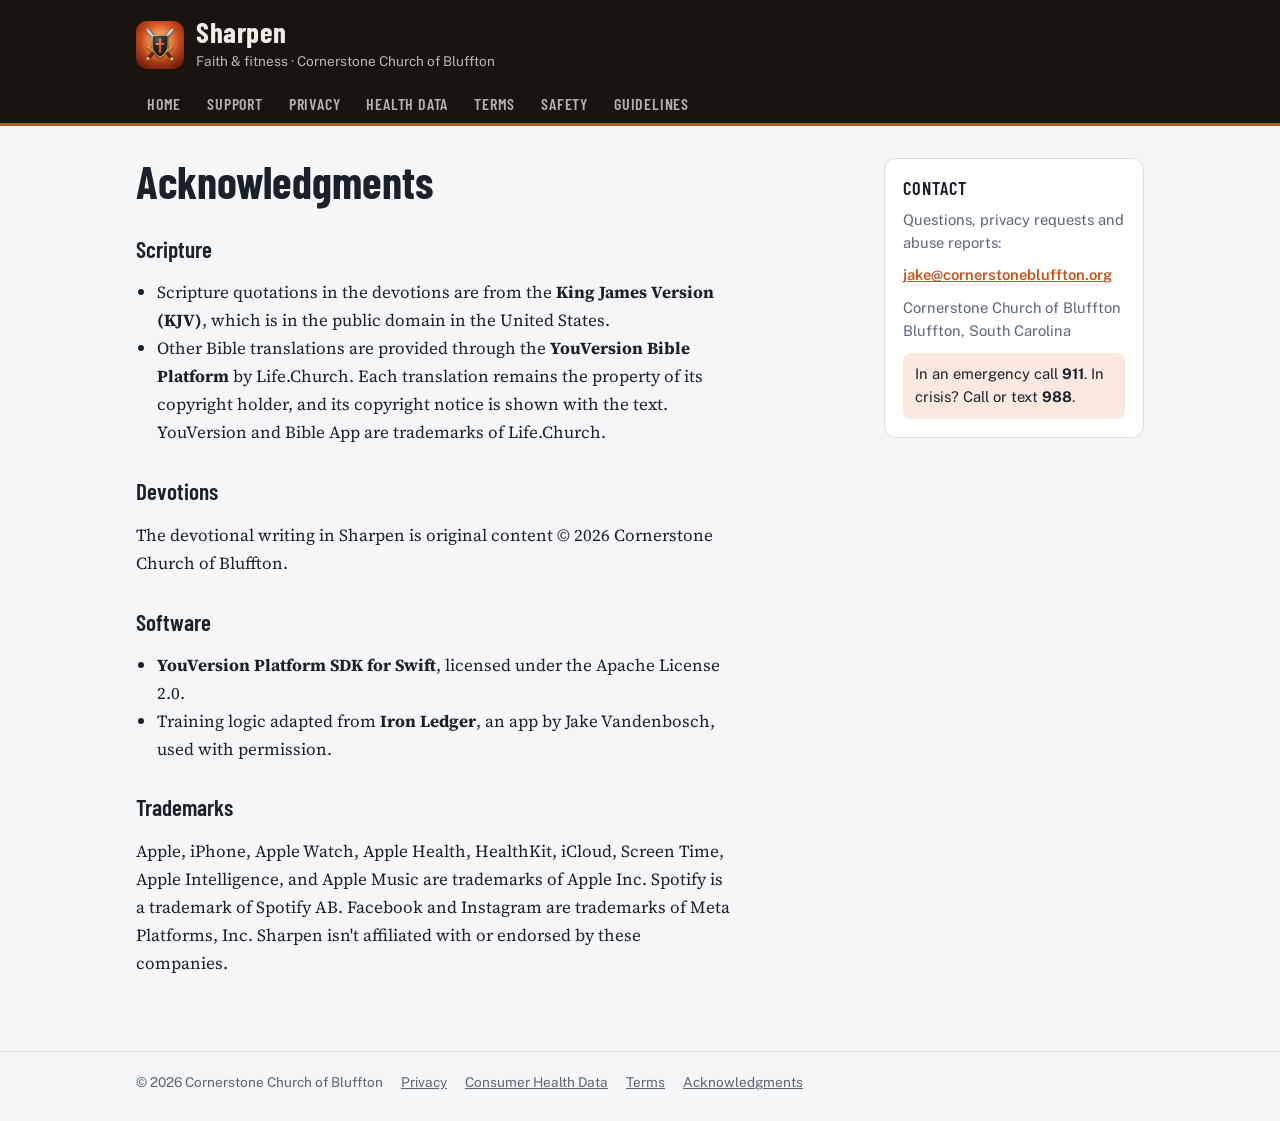
==== acknowledgments/index.html @ adbfea36 "Sharpen website: home, support and legal pages Co-Authored-By: Claude Opus 5.5 <noreply@anthropic.co" ====
<!doctype html><html lang="en"><head><meta charset="utf-8"><meta name="viewport" content="width=device-width,initial-scale=1,viewport-fit=cover">
<title>Acknowledgments · Sharpen</title><meta name="description" content="Sharpen Acknowledgments"><link rel="icon" href="/favicon.png"><link rel="apple-touch-icon" href="/apple-touch-icon.png">
<link rel="preconnect" href="https://fonts.googleapis.com"><link rel="stylesheet" href="https://fonts.googleapis.com/css2?family=Barlow+Condensed:wght@600;700&family=Source+Serif+4:opsz,wght@8..60,400;8..60,600&family=Public+Sans:wght@400;600&display=swap"><link rel="stylesheet" href="/assets/site.css"></head><body>
<header><div class="wrap"><a class="brand" href="/"><img src="/assets/icon.png" alt=""><span><b>Sharpen</b><small>Faith &amp; fitness · Cornerstone Church of Bluffton</small></span></a><nav aria-label="Site"><a href="/">Home</a><a href="/support/">Support</a><a href="/privacy/">Privacy</a><a href="/health-data/">Health Data</a><a href="/terms/">Terms</a><a href="/disclaimer/">Safety</a><a href="/community/">Guidelines</a></nav></div></header>
<main><div class="wrap"><article class="doc"><h1>Acknowledgments</h1>
<h2>Scripture</h2>
<ul>
<li>Scripture quotations in the devotions are from the <strong>King James Version (KJV)</strong>, which is in the public domain in the United States.</li>
<li>Other Bible translations are provided through the <strong>YouVersion Bible Platform</strong> by Life.Church. Each translation remains the property of its copyright holder, and its copyright notice is shown with the text. YouVersion and Bible App are trademarks of Life.Church.</li>
</ul>
<h2>Devotions</h2>
<p>The devotional writing in Sharpen is original content © 2026 Cornerstone Church of Bluffton.</p>
<h2>Software</h2>
<ul>
<li><strong>YouVersion Platform SDK for Swift</strong>, licensed under the Apache License 2.0.</li>
<li>Training logic adapted from <strong>Iron Ledger</strong>, an app by Jake Vandenbosch, used with permission.</li>
</ul>
<h2>Trademarks</h2>
<p>Apple, iPhone, Apple Watch, Apple Health, HealthKit, iCloud, Screen Time, Apple Intelligence, and Apple Music are trademarks of Apple Inc. Spotify is a trademark of Spotify AB. Facebook and Instagram are trademarks of Meta Platforms, Inc. Sharpen isn't affiliated with or endorsed by these companies.</p></article><aside><div class="card"><h3>Contact</h3><p>Questions, privacy requests and abuse reports:</p>
<p class="addr"><a href="mailto:jake@cornerstonebluffton.org">jake@cornerstonebluffton.org</a></p>
<p>Cornerstone Church of Bluffton<br>Bluffton, South Carolina</p>
<p class="crisis">In an emergency call <strong>911</strong>. In crisis? Call or text <strong>988</strong>.</p></div></aside></div></main>
<footer><div class="wrap"><span>© 2026 Cornerstone Church of Bluffton</span><a href="/privacy/">Privacy</a><a href="/health-data/">Consumer Health Data</a><a href="/terms/">Terms</a><a href="/acknowledgments/">Acknowledgments</a></div></footer>
</body></html>
---- assets/site.css ----
:root{--bg:#f4f6f8;--surface:#fff;--fg:#1b2129;--muted:#5b6673;--line:#d9dee5;--steel:#1a1410;--steel-fg:#f3ede8;--ember:#c4501d;--ember-soft:#fbe9df;
--display:"Barlow Condensed","Arial Narrow",Arial,sans-serif;--body:"Source Serif 4",Georgia,serif;--ui:"Public Sans",system-ui,-apple-system,"Segoe UI",sans-serif}
@media (prefers-color-scheme:dark){:root{--bg:#12100e;--surface:#1c1916;--fg:#ece6e1;--muted:#a69b92;--line:#2e2924;--steel:#0b0908;--steel-fg:#ece6e1;--ember:#ee7a45;--ember-soft:#3a2219;color-scheme:dark}}
*{box-sizing:border-box}body{margin:0;background:var(--bg);color:var(--fg);font:16px/1.55 var(--ui)}
a{color:var(--ember)}.wrap{max-width:1040px;margin:0 auto;padding:0 max(16px,env(safe-area-inset-left))}
header{background:var(--steel);color:var(--steel-fg);border-bottom:3px solid var(--ember)}
header .wrap{padding-top:18px;display:grid;gap:14px}
.brand{display:flex;align-items:center;gap:12px;text-decoration:none;color:inherit}.brand img{width:48px;height:48px;border-radius:11px}
.brand b{font:700 1.8rem/1 var(--display);letter-spacing:.02em}.brand small{display:block;font-size:.85rem;opacity:.75}
nav{display:flex;flex-wrap:wrap;gap:4px}nav a{font:600 1rem var(--display);letter-spacing:.05em;text-transform:uppercase;color:var(--steel-fg);opacity:.72;text-decoration:none;padding:8px 11px 10px;border-radius:8px 8px 0 0}
nav a:hover{opacity:1}nav a[aria-current]{opacity:1;background:var(--bg);color:var(--fg)}
main .wrap{padding-top:32px;padding-bottom:56px;display:grid;grid-template-columns:minmax(0,1fr) 260px;gap:40px}
@media(max-width:820px){main .wrap{grid-template-columns:minmax(0,1fr)}aside{order:2}}
.doc h1{font:700 clamp(2rem,5vw,2.8rem)/1.05 var(--display);margin:0 0 8px}.doc h2{font:600 1.45rem var(--display);margin:30px 0 6px}
.doc p,.doc li{font-family:var(--body);font-size:1.06rem;line-height:1.65;max-width:66ch}.doc ul,.doc ol{padding-left:1.3em}
.card{background:var(--surface);border:1px solid var(--line);border-radius:12px;padding:18px;display:grid;gap:10px;position:sticky;top:16px}
.card h3{font:600 1.15rem var(--display);letter-spacing:.05em;text-transform:uppercase;margin:0}.card p{margin:0;font-size:.92rem;color:var(--muted)}
.card .addr{color:var(--fg);font-weight:600;word-break:break-all}.crisis{background:var(--ember-soft);border-radius:8px;padding:10px 12px;color:var(--fg)!important}
footer{border-top:1px solid var(--line);color:var(--muted);font-size:.85rem}footer .wrap{padding-top:20px;padding-bottom:28px;display:flex;flex-wrap:wrap;gap:6px 18px}footer a{color:var(--muted)}
.hero{display:grid;grid-template-columns:minmax(0,1.1fr) minmax(0,1fr);gap:40px;align-items:center;padding:48px 0 24px}
@media(max-width:820px){.hero{grid-template-columns:1fr}}
.hero h1{font:700 clamp(2.6rem,7vw,4.4rem)/.98 var(--display);margin:0 0 14px}.hero p{font:1.15rem/1.6 var(--body);max-width:52ch;color:var(--muted)}
.shots{display:flex;gap:14px;justify-content:center}.shots img{width:48%;max-width:260px;border-radius:22px;border:1px solid var(--line)}
.feat{display:grid;grid-template-columns:repeat(auto-fit,minmax(280px,1fr));gap:14px;padding:8px 0 40px}
.feat div{background:var(--surface);border:1px solid var(--line);border-radius:12px;padding:16px}.feat b{font:600 1.2rem var(--display);letter-spacing:.03em;display:block;margin-bottom:4px}
.feat p{margin:0;font-size:.95rem;color:var(--muted)}
.pill{display:inline-block;background:var(--ember);color:#fff;font-weight:600;border-radius:999px;padding:10px 18px;text-decoration:none;margin-top:6px}
.verse{font:italic 1.1rem var(--body);color:var(--muted);border-left:3px solid var(--ember);padding-left:14px;margin:18px 0}
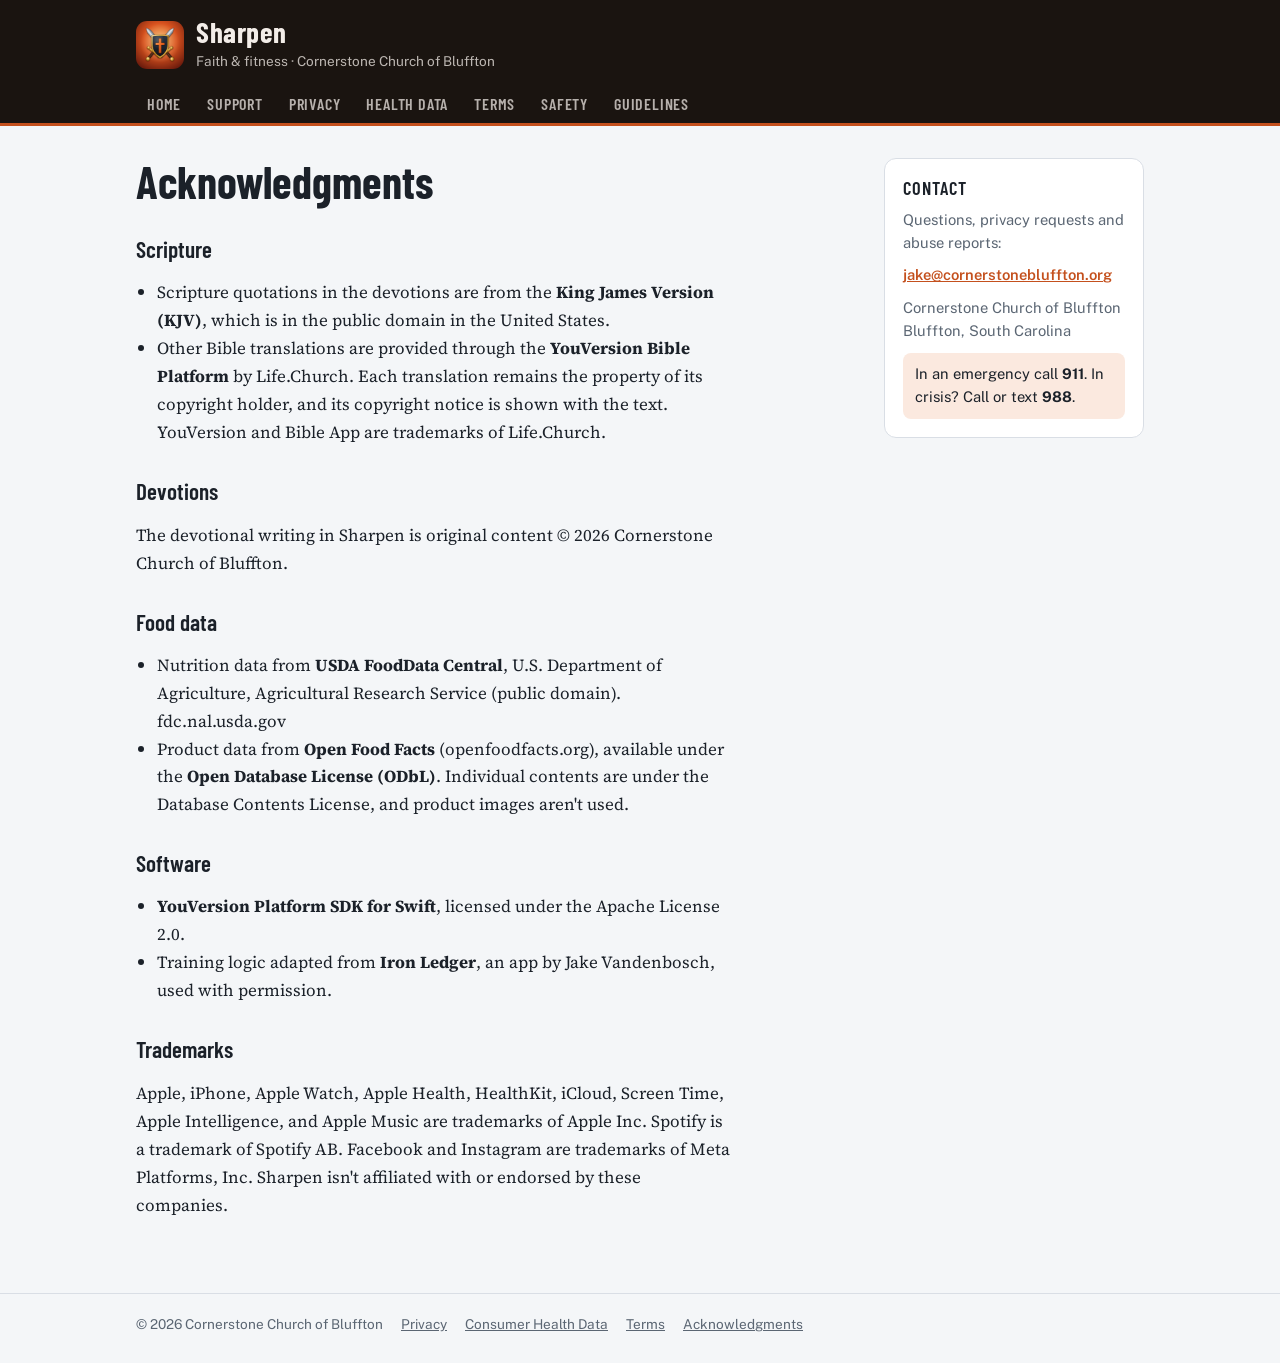
==== commit 7ae2951d: "Add files via upload" ====
--- a/acknowledgments/index.html
+++ b/acknowledgments/index.html
@@ -10,13 +10,19 @@
 </ul>
 <h2>Devotions</h2>
 <p>The devotional writing in Sharpen is original content © 2026 Cornerstone Church of Bluffton.</p>
+<h2>Food data</h2>
+<ul>
+<li>Nutrition data from <strong>USDA FoodData Central</strong>, U.S. Department of Agriculture, Agricultural Research Service (public domain). fdc.nal.usda.gov</li>
+<li>Product data from <strong>Open Food Facts</strong> (openfoodfacts.org), available under the <strong>Open Database License (ODbL)</strong>. Individual contents are under the Database Contents License, and product images aren't used.</li>
+</ul>
 <h2>Software</h2>
 <ul>
 <li><strong>YouVersion Platform SDK for Swift</strong>, licensed under the Apache License 2.0.</li>
 <li>Training logic adapted from <strong>Iron Ledger</strong>, an app by Jake Vandenbosch, used with permission.</li>
 </ul>
 <h2>Trademarks</h2>
-<p>Apple, iPhone, Apple Watch, Apple Health, HealthKit, iCloud, Screen Time, Apple Intelligence, and Apple Music are trademarks of Apple Inc. Spotify is a trademark of Spotify AB. Facebook and Instagram are trademarks of Meta Platforms, Inc. Sharpen isn't affiliated with or endorsed by these companies.</p></article><aside><div class="card"><h3>Contact</h3><p>Questions, privacy requests and abuse reports:</p>
+<p>Apple, iPhone, Apple Watch, Apple Health, HealthKit, iCloud, Screen Time, Apple Intelligence, and Apple Music are trademarks of Apple Inc. Spotify is a trademark of Spotify AB. Facebook and Instagram are trademarks of Meta Platforms, Inc. Sharpen isn't affiliated with or endorsed by these companies.</p>
+</article><aside><div class="card"><h3>Contact</h3><p>Questions, privacy requests and abuse reports:</p>
 <p class="addr"><a href="mailto:jake@cornerstonebluffton.org">jake@cornerstonebluffton.org</a></p>
 <p>Cornerstone Church of Bluffton<br>Bluffton, South Carolina</p>
 <p class="crisis">In an emergency call <strong>911</strong>. In crisis? Call or text <strong>988</strong>.</p></div></aside></div></main>
